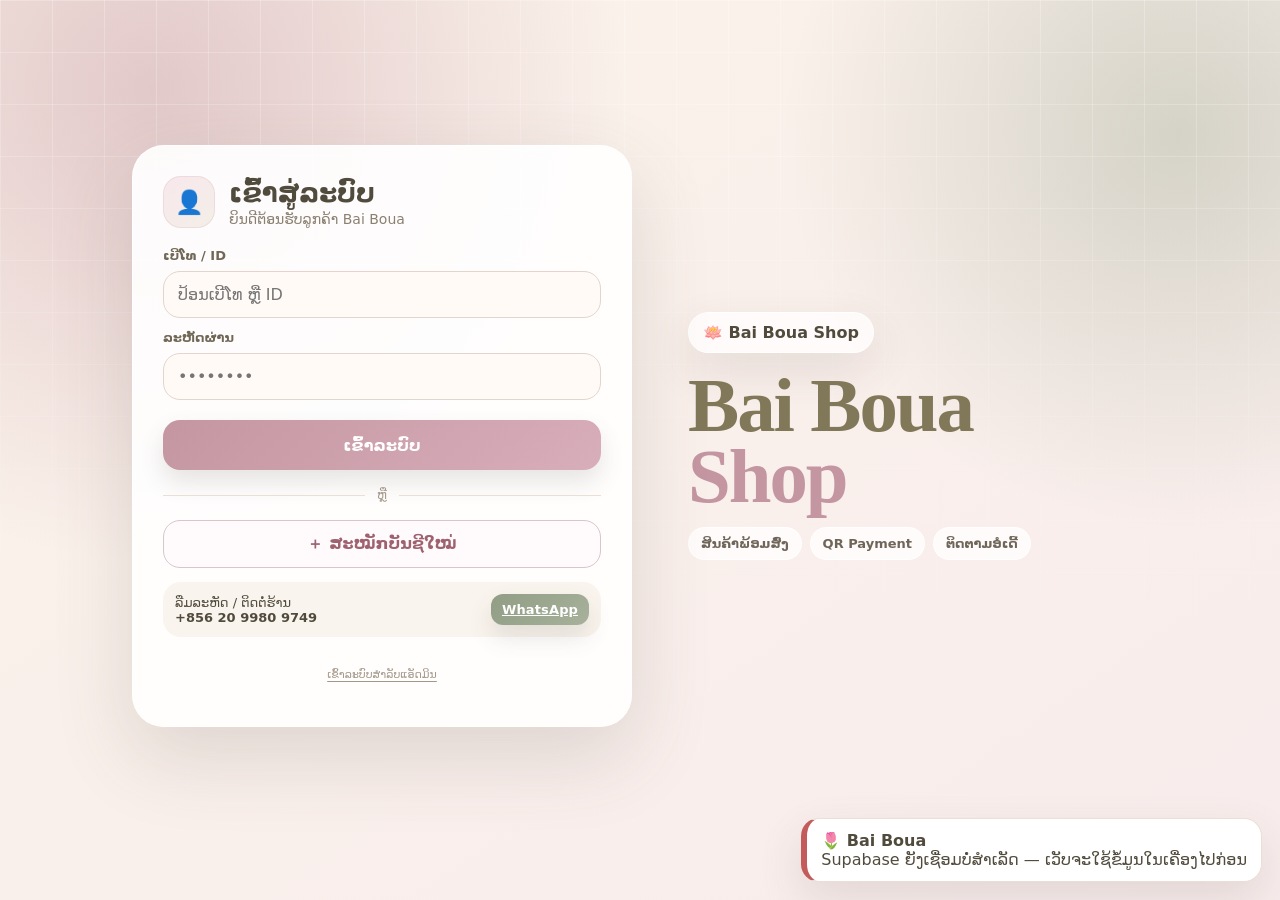
==== index.html @ c724cdc6 "Add files via upload" ====
<!DOCTYPE html>
<html lang="lo">
<head>
  <meta charset="UTF-8" />
  <meta name="viewport" content="width=device-width, initial-scale=1.0, viewport-fit=cover" />

  <title>Bai Boua | ສິນຄ້າພ້ອມສົ່ງ </title>
  <link rel="icon" type="image/jpeg" href="assets/bai-boua-logo.jpeg">
  <meta name="description" content="Bai Boua ຮ້ານຂາຍສິນຄ້າພ້ອມສົ່ງ ສັ່ງງ່າຍ ແລະ ຕິດຕາມອໍເດີ້ໄດ້." />
  <meta name="keywords" content="Bai Boua, Bai Boua Shop, ໃບບົວ, ຂາຍເຄື່ອງອອນລາຍ, ພ້ອມສົ່ງ" />
  <meta name="robots" content="index, follow, max-image-preview:large" />
  <meta name="theme-color" content="#C496A1" />
  <link rel="canonical" href="https://maowlilima-png.github.io/Bai-boua-shop/" />

  <meta property="og:type" content="website" />
  <meta property="og:site_name" content="Bai Boua" />
  <meta property="og:title" content="Bai Boua | ສິນຄ້າພ້ອມສົ່ງ" />
  <meta property="og:description" content="ຮ້ານຂາຍສິນຄ້າພ້ອມສົ່ງ ສັ່ງງ່າຍ ແລະ ຕິດຕາມອໍເດີ້ໄດ້ໃນເວັບ." />
  <meta property="og:url" content="https://maowlilima-png.github.io/Bai-boua-shop/" />
  <meta property="og:image" content="https://maowlilima-png.github.io/Bai-boua-shop/assets_qr_and_images/03_reference_image.png" />

  <meta name="twitter:card" content="summary_large_image" />
  <meta name="twitter:title" content="Bai Boua | ຮ້ານພ້ອມສົ່ງ ແລະ Pre-order" />
  <meta name="twitter:description" content="Bai Boua ຮ້ານຂາຍສິນຄ້າພ້ອມສົ່ງ ແລະ Pre-order ຕິດຕາມອໍເດີ້ໄດ້." />
  <meta name="twitter:image" content="https://maowlilima-png.github.io/Bai-boua-shop/assets_qr_and_images/03_reference_image.png" />

  <script type="application/ld+json">
  {
    "@context": "https://schema.org",
    "@type": "Store",
    "name": "Bai Boua",
    "alternateName": ["Bai Boua Shop", "ໃບບົວ"],
    "url": "https://maowlilima-png.github.io/Bai-boua-shop/",
    "description": "Bai Boua ຮ້ານຂາຍສິນຄ້າອອນລາຍ ມີສິນຄ້າພ້ອມສົ່ງ",
    "areaServed": "LA",
    "contactPoint": {
      "@type": "ContactPoint",
      "telephone": "+8562099809749",
      "contactType": "customer support",
      "availableLanguage": ["lo", "th"]
    }
  }
  </script>

  <link rel="stylesheet" href="style.css?v=39.2" />
</head>

<body>
  <div id="app">
    <main class="seo-landing" aria-label="Bai Boua">
      <section class="seo-hero">
        <div class="seo-logo">🪷</div>
        <h1>Bai Boua</h1>
        <p>ຮ້ານຂາຍສິນຄ້າອອນລາຍ ສິນຄ້າພ້ອມສົ່ງ.</p>

        <nav class="seo-links" aria-label="ໝວດສິນຄ້າ">
          <a href="#ready-stock">ພ້ອມສົ່ງ</a>
          <a href="#fashion">ເສື້ອຜ້າ</a>
          <a href="#bracelet">ກຳໄລ / ເຄື່ອງປະດັບ</a>
          <a href="https://wa.me/8562099809749" rel="noopener">ຕິດຕໍ່ WhatsApp</a>
        </nav>
      </section>

      <section class="seo-grid" id="ready-stock">
        <article>
          <h2>ສິນຄ້າພ້ອມສົ່ງ</h2>
          <p>ສັ່ງຊື້ໄດ້ທັນທີ ມີກະຕ້າ ສະຫຼຸບອໍເດີ້ ແລະ ຕິດຕາມສະຖານະ.</p>
        </article>


        <article id="fashion">
          <h2>ໝວດສິນຄ້າ</h2>
          <p>ເສື້ອ, ໂສ້ງ, ກະໂປງ, ກະເປົາ, ກຳໄລ ແລະ ໝວດອື່ນໆ.</p>
        </article>
      </section>
    </main>
  </div>

  <noscript>
    <div class="seo-noscript">
      ເວັບນີ້ຕ້ອງເປີດ JavaScript ເພື່ອສັ່ງຊື້ ແຕ່ສາມາດຕິດຕໍ່ຮ້ານຜ່ານ WhatsApp: +856 20 9980 9749
    </div>
  </noscript>

  <div id="modal" class="modal"></div>
  <div id="toast" class="toast"></div>

  <script src="app.js?v=39.2"></script>
</body>
</html>
---- style.css ----
:root{
      --dusty:#C496A1;
      --sage:#919D85;
      --lav:#8E8AA3;
      --cream:#EBE1C6;
      --bronze:#81785A;
      --deep:#514b3d;
      --paper:#fffdf8;
      --rose:#f7e5ea;
      --line:#eadfd5;
      --danger:#c45b5b;
      --ok:#5d8c6c;
      --shadow:0 18px 45px rgba(77,61,50,.12);
    }
    *{box-sizing:border-box}
    body{margin:0;font-family:"Noto Sans Lao","Noto Sans Thai",ui-sans-serif,system-ui,-apple-system,BlinkMacSystemFont,"Segoe UI",sans-serif;background:linear-gradient(145deg,#fff8f2,#f4ece0 45%,#eef2ea);color:var(--deep);min-height:100vh;}
    button,input,select,textarea{font:inherit} button{cursor:pointer;border:none} a{color:inherit}.hidden{display:none!important}
    .screen{min-height:100vh}.login-wrap{position:relative;overflow:hidden;display:grid;grid-template-columns:1fr 480px;gap:28px;min-height:100vh;padding:42px;align-items:center;background:radial-gradient(circle at 12% 10%,rgba(196,150,161,.45),transparent 34%),radial-gradient(circle at 92% 15%,rgba(145,157,133,.35),transparent 28%),linear-gradient(145deg,#fbf3ea,#f8ecec)}
    .login-wrap:before{content:"";position:absolute;inset:0;background-image:linear-gradient(90deg,rgba(255,255,255,.25) 1px,transparent 1px),linear-gradient(rgba(255,255,255,.25) 1px,transparent 1px);background-size:52px 52px;mask-image:linear-gradient(to bottom,black,transparent 85%)}
    .star-rain span{position:absolute;width:2px;height:72px;border-radius:999px;background:linear-gradient(to bottom,rgba(255,255,255,0),rgba(255,255,255,.95),rgba(196,150,161,.15));top:-120px;animation:fall linear infinite;opacity:.75}.star-rain span:nth-child(1){left:11%;animation-duration:3.2s;animation-delay:.1s}.star-rain span:nth-child(2){left:28%;animation-duration:4.2s;animation-delay:1.2s}.star-rain span:nth-child(3){left:48%;animation-duration:3.7s;animation-delay:.4s}.star-rain span:nth-child(4){left:68%;animation-duration:4.8s;animation-delay:2s}.star-rain span:nth-child(5){left:84%;animation-duration:3.4s;animation-delay:.8s}@keyframes fall{to{transform:translateY(115vh) translateX(-90px)}}
    .hero,.login-card{position:relative;z-index:1}.hero-badge{display:inline-flex;align-items:center;gap:8px;background:rgba(255,255,255,.72);border:1px solid rgba(255,255,255,.8);padding:10px 14px;border-radius:999px;box-shadow:var(--shadow);font-weight:700}.brand-title{font-family:Georgia,serif;font-size:clamp(44px,8vw,86px);line-height:.92;margin:18px 0 8px;color:var(--bronze);letter-spacing:-2px}.brand-title span{display:block;color:var(--dusty)}.hero p{max-width:630px;font-size:19px;line-height:1.65;color:#6e6557}.floating-card{margin-top:28px;background:rgba(255,255,255,.68);backdrop-filter:blur(14px);border:1px solid rgba(255,255,255,.8);border-radius:32px;padding:20px;box-shadow:var(--shadow);max-width:610px}.flower-dots{display:flex;gap:10px;margin-bottom:14px}.flower-dots i{width:14px;height:14px;border-radius:50%;background:var(--dusty)}.flower-dots i:nth-child(2){background:var(--sage)}.flower-dots i:nth-child(3){background:var(--lav)}.login-card{background:rgba(255,255,255,.9);border:1px solid rgba(255,255,255,.8);border-radius:34px;padding:26px;box-shadow:var(--shadow)}.role-tabs{display:grid;grid-template-columns:repeat(3,1fr);gap:8px;background:#f3ece3;border-radius:18px;padding:6px;margin-bottom:18px}.role-tabs button{padding:12px 8px;border-radius:14px;background:transparent;color:#7d7466;font-weight:800}.role-tabs button.active{background:var(--dusty);color:#fff;box-shadow:0 10px 20px rgba(196,150,161,.28)}.field{margin:12px 0}.field label{display:block;font-weight:800;font-size:13px;margin-bottom:8px;color:#716756}.field input,.field select,.field textarea{width:100%;border:1.4px solid #e3d5cc;background:#fffaf6;border-radius:17px;padding:13px 14px;outline:none;color:var(--deep)}.field input:focus,.field select:focus,.field textarea:focus{border-color:var(--dusty);box-shadow:0 0 0 4px rgba(196,150,161,.12)}.btn{border-radius:17px;padding:12px 16px;background:var(--deep);color:#fff;font-weight:900;display:inline-flex;align-items:center;justify-content:center;gap:8px;box-shadow:0 10px 20px rgba(81,75,61,.15);transition:.18s}.btn:hover{transform:translateY(-1px)}.btn.full{width:100%}.btn.rose{background:var(--dusty)}.btn.sage{background:var(--sage)}.btn.lav{background:var(--lav)}.btn.light{background:#fff;color:var(--deep);border:1px solid var(--line);box-shadow:none}.btn.danger{background:var(--danger)}.btn.small{padding:8px 11px;border-radius:12px;font-size:13px}.contact-line{display:flex;align-items:center;justify-content:space-between;gap:8px;margin-top:14px;padding:12px;background:#faf4ee;border-radius:18px;font-size:13px}.register-box{margin-top:12px;padding:14px;border-radius:18px;background:#f8f2e9;border:1px dashed #d8c9b7}.topbar{position:sticky;top:0;z-index:20;background:rgba(255,253,248,.86);backdrop-filter:blur(18px);border-bottom:1px solid rgba(234,223,213,.75)}.topbar-inner{max-width:1200px;margin:auto;padding:12px 18px;display:flex;align-items:center;justify-content:space-between;gap:12px}.brand-mini{display:flex;align-items:center;gap:10px;font-weight:950}.lotus{width:42px;height:42px;border-radius:15px;background:radial-gradient(circle at 50% 38%,#fff 0 14%,transparent 15%),linear-gradient(145deg,var(--dusty),#d9b3bc);display:grid;place-items:center;color:#fff;box-shadow:0 10px 24px rgba(196,150,161,.28)}.nav{display:flex;gap:8px;overflow:auto}.nav button{white-space:nowrap;border-radius:999px;padding:9px 13px;background:#f4eee7;color:#6f6659;font-weight:800}.nav button.active{background:var(--deep);color:#fff}.main{max-width:1200px;margin:0 auto;padding:24px 18px 80px}.banner{border-radius:32px;padding:24px;box-shadow:var(--shadow);background:linear-gradient(130deg,rgba(235,225,198,.94),rgba(255,245,247,.94)),radial-gradient(circle at right top,rgba(145,157,133,.45),transparent 40%);border:1px solid rgba(255,255,255,.8);display:grid;grid-template-columns:1.5fr .8fr;gap:20px;align-items:center}.banner h1{font-family:Georgia,serif;font-size:38px;margin:0 0 8px;color:var(--bronze)}.pill-row{display:flex;flex-wrap:wrap;gap:8px;margin-top:14px}.pill{display:inline-flex;align-items:center;gap:6px;padding:8px 12px;border-radius:999px;background:rgba(255,255,255,.72);border:1px solid rgba(255,255,255,.8);font-weight:800;font-size:13px}.stats{display:grid;grid-template-columns:repeat(4,1fr);gap:12px;margin:18px 0}.stat{background:rgba(255,255,255,.82);border:1px solid rgba(255,255,255,.8);border-radius:24px;padding:16px;box-shadow:0 12px 28px rgba(81,75,61,.08)}.stat b{display:block;font-size:22px;margin-top:6px}.toolbar{display:flex;align-items:center;justify-content:space-between;gap:12px;margin:22px 0;flex-wrap:wrap}.search{min-width:260px;display:flex;align-items:center;gap:8px;background:#fff;border:1px solid var(--line);border-radius:18px;padding:10px 12px}.search input{border:0;background:transparent;outline:0;width:100%}.cat-tabs{display:flex;gap:8px;overflow:auto;padding-bottom:4px}.cat-tabs button{white-space:nowrap;padding:10px 13px;border-radius:999px;background:#fff;border:1px solid var(--line);font-weight:800;color:#695f52}.cat-tabs button.active{background:var(--sage);color:#fff;border-color:var(--sage)}.grid{display:grid;grid-template-columns:repeat(4,1fr);gap:16px}.product-card,.card{background:rgba(255,255,255,.88);border:1px solid rgba(255,255,255,.9);border-radius:26px;box-shadow:0 14px 32px rgba(81,75,61,.08);overflow:hidden}.product-img{height:190px;background:#f2eadf;display:grid;place-items:center;position:relative;overflow:hidden}.product-img img{width:100%;height:100%;object-fit:cover}.badge{position:absolute;top:12px;left:12px;border-radius:999px;padding:6px 10px;font-weight:900;font-size:12px;color:#fff;background:var(--sage)}.badge.pre{background:var(--lav)}.heart{position:absolute;top:10px;right:10px;width:39px;height:39px;border-radius:50%;background:rgba(255,255,255,.88);display:grid;place-items:center;font-size:18px;color:#b57f8b}.heart.on{background:var(--dusty);color:#fff}.product-body{padding:15px}.product-title{font-weight:950;font-size:17px;line-height:1.35}.price{font-weight:950;color:var(--bronze);font-size:18px;margin:8px 0}.oldprice{text-decoration:line-through;color:#a79c8e;font-size:13px;margin-right:6px}.meta{font-size:13px;color:#82776a;line-height:1.55}.actions{display:flex;gap:8px;flex-wrap:wrap;margin-top:12px}.disabled{filter:grayscale(1);opacity:.58}.section-title{display:flex;align-items:center;justify-content:space-between;gap:12px;margin:20px 0 12px}.section-title h2{margin:0;font-size:25px}.cart-list{display:grid;gap:12px}.line-item{display:grid;grid-template-columns:82px 1fr auto;gap:12px;align-items:center;padding:12px;background:#fff;border:1px solid var(--line);border-radius:22px}.thumb{width:82px;height:82px;border-radius:18px;object-fit:cover;background:#f3ece3}.two-col{display:grid;grid-template-columns:1fr 380px;gap:18px;align-items:start}.summary{position:sticky;top:86px;background:#fff;border:1px solid var(--line);border-radius:26px;padding:18px;box-shadow:var(--shadow)}.summary-row{display:flex;justify-content:space-between;gap:12px;margin:10px 0}.divider{height:1px;background:var(--line);margin:14px 0}.form-grid{display:grid;grid-template-columns:repeat(2,1fr);gap:12px}.form-grid .field{margin:0}.order-card{padding:16px;background:#fff;border:1px solid var(--line);border-radius:24px;box-shadow:0 10px 24px rgba(81,75,61,.06);margin-bottom:12px}.order-head{display:flex;justify-content:space-between;gap:10px;align-items:flex-start}.type-badge{display:inline-flex;padding:6px 10px;border-radius:999px;background:#f2e8ef;color:#9e6170;font-weight:900;font-size:12px}.type-badge.ready{background:#edf2e8;color:#6d7c5d}.progress{display:flex;gap:8px;align-items:flex-start;margin:14px 0 8px;overflow:auto;padding-bottom:6px}.step{min-width:120px;position:relative;background:#f7f1eb;border:1px solid var(--line);border-radius:16px;padding:9px;font-size:12px;color:#887d70}.step.done{background:#e8f1e7;color:#56765d;border-color:#cfe0ca}.step.active{background:#fff0f3;color:#9e6170;border-color:#e7b9c3}.modal{position:fixed;inset:0;background:rgba(31,25,21,.38);backdrop-filter:blur(8px);z-index:99;display:none;align-items:center;justify-content:center;padding:18px}.modal.show{display:flex}.modal-card{width:min(980px,100%);max-height:92vh;overflow:auto;background:var(--paper);border-radius:30px;box-shadow:0 30px 80px rgba(0,0,0,.22);border:1px solid rgba(255,255,255,.8)}.modal-head{display:flex;justify-content:space-between;align-items:center;padding:16px 18px;border-bottom:1px solid var(--line);position:sticky;top:0;background:rgba(255,253,248,.92);backdrop-filter:blur(12px);z-index:2}.modal-body{padding:18px}.product-detail{display:grid;grid-template-columns:1fr 1fr;gap:20px}.big-img{width:100%;height:380px;object-fit:cover;border-radius:24px;background:#f3ece3}.qr-grid{display:grid;grid-template-columns:repeat(2,1fr);gap:14px}.qr-card{background:#fff;border:1px solid var(--line);border-radius:26px;padding:14px;text-align:center}.qr-card img{width:100%;max-height:360px;object-fit:contain;border-radius:18px}.qr-large img{width:min(92vw,740px);max-height:82vh;object-fit:contain;background:white;border-radius:20px}.admin-layout{display:grid;grid-template-columns:230px 1fr;gap:18px}.admin-menu{position:sticky;top:86px;background:#fff;border:1px solid var(--line);border-radius:26px;padding:12px;height:max-content}.admin-menu button{display:flex;width:100%;justify-content:flex-start;margin:4px 0;border-radius:16px;padding:11px 12px;background:transparent;color:#6b6255;font-weight:900}.admin-menu button.active{background:var(--deep);color:#fff}.table-wrap{overflow:auto;background:#fff;border:1px solid var(--line);border-radius:24px}.table{width:100%;border-collapse:collapse;min-width:760px}.table th,.table td{text-align:left;padding:12px;border-bottom:1px solid #f0e7df;vertical-align:top}.table th{background:#faf4ee;font-size:13px;color:#766b5d}.preview-img{width:72px;height:72px;object-fit:cover;border-radius:16px;background:#f3ece3}.color-thumb{cursor:pointer;border:2px solid transparent;transition:.18s}.color-thumb.selected{border-color:var(--dusty);box-shadow:0 0 0 3px rgba(196,150,161,.18)}.color-caption{font-size:11px;text-align:center;max-width:72px;overflow:hidden;white-space:nowrap;text-overflow:ellipsis;color:#81776a;margin-top:4px}.toast{position:fixed;right:18px;bottom:18px;z-index:110;display:grid;gap:10px}.toast-item{background:#fff;border:1px solid var(--line);border-left:6px solid var(--sage);box-shadow:var(--shadow);border-radius:18px;padding:12px 14px;min-width:260px}.welcome{position:fixed;left:50%;top:50%;transform:translate(-50%,-50%);z-index:120;width:min(460px,92vw);background:#fffdf8;border:1px solid rgba(255,255,255,.9);border-radius:32px;box-shadow:0 30px 80px rgba(0,0,0,.18);padding:22px;text-align:center}.welcome h3{font-family:Georgia,serif;font-size:32px;margin:8px 0;color:var(--dusty)}.welcome .close-x{position:absolute;right:14px;top:14px}.empty{padding:26px;text-align:center;background:#fff;border:1px dashed #d7c8ba;border-radius:24px;color:#877b6d}.notice{padding:12px 14px;border-radius:18px;background:#fff7df;border:1px solid #ead899;color:#806b2e;margin:12px 0}.danger-box{padding:12px 14px;border-radius:18px;background:#fff0f0;border:1px solid #edc0c0;color:#a44d4d;margin:12px 0}.file-mini{font-size:12px;color:#81776a;margin-top:6px}.print-only{display:none}

    .filter-panel{margin:18px 0 20px;background:rgba(255,255,255,.78);border:1px solid rgba(255,255,255,.9);border-radius:28px;padding:16px;box-shadow:0 14px 32px rgba(81,75,61,.07)}
    .filter-grid{display:grid;grid-template-columns:1.2fr .8fr .8fr .8fr auto;gap:12px;align-items:end}.filter-grid .field{margin:0}.filter-result{margin-top:10px;color:#7f7467;font-weight:800;font-size:13px}.soft-chip{display:inline-flex;align-items:center;gap:6px;border-radius:999px;padding:7px 10px;background:#fff;border:1px solid var(--line);font-size:12px;font-weight:900;color:#736858}.notif-badge{margin-left:auto;min-width:22px;height:22px;padding:0 7px;border-radius:999px;background:var(--danger);color:#fff;font-size:12px;font-weight:950;display:inline-flex;align-items:center;justify-content:center}.notification-box{background:linear-gradient(135deg,#fff7f9,#f0f5ed);border:1px solid rgba(255,255,255,.9);border-radius:28px;padding:18px;box-shadow:var(--shadow);margin-bottom:16px}.notif-list{display:grid;grid-template-columns:repeat(3,1fr);gap:12px}.notif-card{background:#fff;border:1px solid var(--line);border-radius:22px;padding:14px}.notif-card strong{display:block;font-size:25px;margin-top:4px;color:var(--bronze)}.shipment-box{background:#f7fbf5;border:1px solid #dce9d5;border-radius:24px;padding:16px;margin-top:14px}.bill-img{width:100%;max-width:420px;border-radius:22px;border:1px solid var(--line);background:#fff}.analytics-grid{display:grid;grid-template-columns:1fr 1fr;gap:16px}.stock-warn{display:inline-flex;border-radius:999px;background:#fff0e6;color:#a05c27;font-weight:900;font-size:12px;padding:5px 9px}.table-mini{width:100%;border-collapse:collapse}.table-mini td{padding:9px;border-bottom:1px solid #f0e7df}.admin-menu button{align-items:center;gap:8px}.admin-toolbar{display:flex;align-items:center;justify-content:space-between;gap:12px;flex-wrap:wrap;margin-bottom:14px}.empty-soft{padding:16px;border-radius:18px;background:#faf4ee;border:1px dashed #decfc1;text-align:center;color:#817568}.color-dot{width:12px;height:12px;border-radius:50%;background:linear-gradient(135deg,var(--dusty),var(--sage));display:inline-block}.product-code-help{font-size:12px;color:#8a7d6d;margin-top:5px}.kpi-good{color:var(--ok)}
    @media (max-width:950px){.filter-grid,.notif-list,.analytics-grid{grid-template-columns:1fr}.login-wrap{grid-template-columns:1fr;padding:20px}.login-card{max-width:520px}.banner{grid-template-columns:1fr}.grid{grid-template-columns:repeat(2,1fr)}.stats{grid-template-columns:repeat(2,1fr)}.two-col,.product-detail,.admin-layout{grid-template-columns:1fr}.summary,.admin-menu{position:static}.qr-grid{grid-template-columns:1fr}.topbar-inner{align-items:flex-start;flex-direction:column}.nav{width:100%}.form-grid{grid-template-columns:1fr}.hero p{font-size:16px}}
    @media (max-width:540px){.main{padding:16px 12px 70px}.grid{grid-template-columns:1fr}.stats{grid-template-columns:1fr}.product-img{height:220px}.line-item{grid-template-columns:70px 1fr}.line-item .actions{grid-column:1/-1}.thumb{width:70px;height:70px}.banner h1{font-size:30px}.login-wrap{padding:14px}.brand-title{font-size:48px}.role-tabs button{font-size:12px;padding:10px 4px}.modal{padding:8px}.modal-card{border-radius:22px}.big-img{height:300px}.admin-menu{display:grid;grid-template-columns:repeat(2,1fr);gap:6px}.admin-menu button{font-size:13px}}
  

    /* v5 visual polish */
    body{
      background:
        radial-gradient(circle at 8% 12%,rgba(196,150,161,.30),transparent 30%),
        radial-gradient(circle at 88% 8%,rgba(145,157,133,.26),transparent 32%),
        radial-gradient(circle at 20% 85%,rgba(235,225,198,.55),transparent 34%),
        linear-gradient(145deg,#fffaf5 0%,#f7ecee 42%,#eef3ea 100%);
      background-attachment:fixed;
    }
    .topbar{
      background:rgba(255,252,247,.78);
      box-shadow:0 10px 34px rgba(81,75,61,.08);
    }
    .brand-mini .lotus{transform:rotate(-4deg)}
    .banner{
      position:relative;
      overflow:hidden;
      background:
        linear-gradient(135deg,rgba(255,255,255,.88),rgba(255,244,247,.74)),
        radial-gradient(circle at 88% 18%,rgba(196,150,161,.35),transparent 28%),
        radial-gradient(circle at 12% 90%,rgba(145,157,133,.24),transparent 35%);
      border:1px solid rgba(255,255,255,.92);
      box-shadow:0 24px 65px rgba(81,75,61,.13);
    }
    .banner:after{
      content:"";
      position:absolute;
      width:220px;height:220px;right:-80px;bottom:-95px;
      border-radius:50%;
      background:radial-gradient(circle,rgba(196,150,161,.22),transparent 62%);
      pointer-events:none;
    }
    .product-card,.card,.order-card,.summary,.table-wrap,.admin-menu,.login-card,.floating-card{
      background:rgba(255,255,255,.90);
      border:1px solid rgba(255,255,255,.92);
      box-shadow:0 18px 42px rgba(81,75,61,.09);
    }
    .product-card{transition:transform .18s ease, box-shadow .18s ease, border-color .18s ease}
    .product-card:hover{transform:translateY(-5px);box-shadow:0 26px 58px rgba(81,75,61,.14);border-color:rgba(196,150,161,.35)}
    .product-img{background:linear-gradient(145deg,#f6eee6,#fff7fb)}
    .product-title{letter-spacing:.01em}
    .btn{box-shadow:0 12px 24px rgba(81,75,61,.14);letter-spacing:.01em}
    .btn.light{background:rgba(255,255,255,.82)}
    .btn.rose{background:linear-gradient(135deg,var(--dusty),#d8aeba)}
    .btn.sage{background:linear-gradient(135deg,var(--sage),#a7b19b)}
    .btn.danger{background:linear-gradient(135deg,#bd5f5f,#d27a7a)}
    .nav button,.cat-tabs button{transition:.18s ease}
    .nav button:hover,.cat-tabs button:hover{transform:translateY(-1px)}
    .stat{
      background:linear-gradient(160deg,rgba(255,255,255,.94),rgba(255,247,242,.78));
      border:1px solid rgba(255,255,255,.92);
    }
    .table-wrap.elevated-table{box-shadow:0 20px 48px rgba(81,75,61,.10)}
    .table th{background:linear-gradient(135deg,#faf2ea,#fff6f8);position:sticky;top:0;z-index:1}
    .table tr{transition:background .16s ease, opacity .16s ease}
    .table tr:hover td{background:#fffaf6}
    .table tr.row-muted{background:linear-gradient(90deg,#eeeeee,#f8f8f8)!important;filter:grayscale(.75);opacity:.62}
    .table tr.row-muted td{color:#7e7e7e;background:transparent!important}
    .table tr.row-muted .btn{filter:grayscale(.35)}
    .status-pill{display:inline-flex;align-items:center;gap:6px;padding:7px 11px;border-radius:999px;font-size:12px;font-weight:950;background:#edf2e8;color:#617556;border:1px solid #dbe6d4}
    .status-pill:before{content:"";width:7px;height:7px;border-radius:50%;background:#6f8a63;box-shadow:0 0 0 3px rgba(111,138,99,.12)}
    .status-pill.off{background:#ededed;color:#777;border-color:#dedede}
    .status-pill.off:before{background:#9b9b9b;box-shadow:0 0 0 3px rgba(155,155,155,.12)}
    .admin-glow-panel{padding:16px 18px;margin-bottom:14px;border-radius:24px;background:linear-gradient(135deg,rgba(235,225,198,.62),rgba(247,229,234,.70));border:1px solid rgba(255,255,255,.88);box-shadow:0 16px 36px rgba(81,75,61,.08)}
    .admin-glow-panel h3{margin:0 0 5px;font-family:Georgia,serif;color:var(--bronze);font-size:24px}
    .admin-menu button.active{background:linear-gradient(135deg,var(--deep),#6f654f)}
    .section-title h2{font-family:Georgia,serif;color:var(--bronze);letter-spacing:.01em}
    input,select,textarea{transition:border-color .16s ease, box-shadow .16s ease, background .16s ease}
    .login-card{box-shadow:0 30px 80px rgba(81,75,61,.16)}


/* v10 mobile-first usability patch */
html, body { max-width: 100%; overflow-x: hidden; -webkit-text-size-adjust: 100%; }
body { touch-action: manipulation; }
img, video, svg { max-width: 100%; }
button, input, select, textarea { min-height: 44px; }
select { max-width: 100%; }
.main, .topbar-inner, .modal-card, .card, .product-card, .order-card, .summary { min-width: 0; }
.mobile-quick-tags{display:flex;flex-wrap:wrap;gap:8px;margin-top:14px}
.mobile-quick-tags span{padding:8px 12px;border-radius:999px;background:rgba(255,255,255,.76);border:1px solid rgba(255,255,255,.9);font-weight:900;font-size:13px;color:#6f6558}
.login-help-text{font-size:13px;color:#83776a;margin:6px 0 14px;line-height:1.45}
.shop-banner-compact .banner-actions{display:flex;flex-wrap:wrap;gap:8px;margin-top:10px}
.shop-banner-compact .desktop-carousel{min-width:0}
.mobile-card-table .table td img.preview-img{width:64px;height:64px}

@media (max-width: 760px){
  body{font-size:15px;background-attachment:scroll;}
  .topbar{top:0;}
  .topbar-inner{padding:10px 12px;display:block;}
  .brand-mini{gap:8px;margin-bottom:8px;}
  .brand-mini .meta{display:none;}
  .lotus{width:38px;height:38px;border-radius:14px;flex:0 0 auto;}
  .nav{width:100%;display:flex;gap:8px;overflow-x:auto;white-space:nowrap;padding:2px 0 4px;-webkit-overflow-scrolling:touch;scrollbar-width:none;}
  .nav::-webkit-scrollbar,.cat-tabs::-webkit-scrollbar{display:none;}
  .nav button{padding:10px 14px;font-size:14px;flex:0 0 auto;}
  .main{padding:14px 10px 90px;}
  .login-wrap{display:block;min-height:100dvh;padding:14px 12px 24px;}
  .login-wrap:before{background-size:38px 38px;}
  .hero{padding:8px 2px 10px;}
  .hero-badge{padding:8px 12px;font-size:13px;box-shadow:0 10px 24px rgba(81,75,61,.08);}
  .brand-title{font-size:42px!important;letter-spacing:-1px;margin:12px 0 8px;line-height:.96;}
  .hero p{font-size:15px;line-height:1.45;margin:8px 0 0;}
  .floating-card{display:none!important;}
  .login-card{border-radius:26px;padding:16px;margin-top:8px;}
  .role-tabs{border-radius:16px;gap:5px;padding:5px;margin-bottom:12px;}
  .role-tabs button{font-size:13px;padding:10px 4px;border-radius:13px;}
  .field{margin:10px 0;}
  .field label{font-size:12px;margin-bottom:6px;}
  .field input,.field select,.field textarea{border-radius:15px;padding:11px 12px;font-size:16px;}
  .register-box{padding:12px;border-radius:18px;}
  .contact-line{display:block;padding:12px;border-radius:16px;}
  .contact-line .btn{width:100%;margin-top:10px;}
  .btn{border-radius:15px;padding:11px 13px;}
  .btn.small{min-height:40px;font-size:13px;padding:8px 10px;}

  .banner{display:block;border-radius:24px;padding:16px;}
  .banner h1{font-size:28px;line-height:1.05;margin-bottom:8px;}
  .shop-banner-compact .desktop-carousel{display:none;}
  .pill-row{gap:7px;margin-top:10px;}
  .pill{font-size:12px;padding:7px 10px;}
  .filter-panel{border-radius:22px;padding:12px;margin:12px 0 14px;}
  .cat-tabs{gap:7px;margin:0 -2px 10px;padding-bottom:3px;overflow-x:auto;-webkit-overflow-scrolling:touch;}
  .cat-tabs button{font-size:13px;padding:9px 12px;flex:0 0 auto;}
  .filter-grid{display:grid!important;grid-template-columns:1fr!important;gap:10px;}
  .filter-grid .field{margin:0;}
  .filter-grid .btn{width:100%;}
  .search{width:100%;min-width:0;border-radius:15px;padding:8px 10px;}
  .filter-result{font-size:12px;margin-top:8px;}

  .grid{grid-template-columns:1fr!important;gap:12px;}
  .product-card{border-radius:24px;}
  .product-img{height:185px!important;}
  .product-body{padding:14px;}
  .product-title{font-size:18px;}
  .price{font-size:20px;margin:7px 0;}
  .meta{font-size:12.5px;line-height:1.45;word-break:break-word;}
  .actions{gap:7px;}
  .actions .btn{flex:1 1 auto;}
  .heart{width:42px;height:42px;}
  .badge{top:10px;left:10px;}

  .section-title{display:block;margin:16px 0 10px;}
  .section-title h2{font-size:22px;margin-bottom:8px;}
  .stats{grid-template-columns:1fr!important;gap:10px;margin:12px 0;}
  .stat{border-radius:20px;padding:13px;}
  .stat b{font-size:20px;}
  .two-col,.product-detail,.form-grid,.analytics-grid,.notif-list,.qr-grid{grid-template-columns:1fr!important;}
  .summary{position:static;border-radius:22px;padding:14px;}
  .summary-row{align-items:flex-start;}
  .line-item{grid-template-columns:64px 1fr;gap:10px;padding:10px;border-radius:18px;}
  .line-item > b:last-child{grid-column:2;justify-self:start;}
  .thumb{width:64px;height:64px;border-radius:15px;}
  .order-card{border-radius:20px;padding:13px;}
  .order-head{gap:8px;}
  .progress{gap:7px;margin:10px 0 8px;}
  .step{min-width:98px;font-size:11px;padding:8px;border-radius:14px;}

  .modal{align-items:flex-end;padding:0;background:rgba(31,25,21,.45);}
  .modal-card{width:100%;max-height:92dvh;border-radius:24px 24px 0 0;overflow:auto;}
  .modal-head{padding:12px 14px;}
  .modal-body{padding:12px;}
  .big-img{height:260px!important;border-radius:20px;}
  .qr-card{border-radius:20px;padding:10px;}
  .qr-card img{max-height:280px;}

  .admin-layout{display:block;}
  .admin-menu{position:sticky!important;top:69px;z-index:18;display:flex!important;grid-template-columns:none!important;gap:7px;overflow-x:auto;white-space:nowrap;padding:8px;margin:-2px -2px 12px;border-radius:18px;-webkit-overflow-scrolling:touch;scrollbar-width:none;}
  .admin-menu::-webkit-scrollbar{display:none;}
  .admin-menu button{width:auto;flex:0 0 auto;margin:0;padding:10px 12px;border-radius:999px;font-size:13px;align-items:center;}
  .admin-toolbar{display:block;}
  .admin-toolbar .actions{display:grid;grid-template-columns:1fr;gap:8px;}
  .notification-box{border-radius:22px;padding:13px;margin-bottom:12px;}
  .notif-card{border-radius:18px;padding:12px;}
  .admin-glow-panel{border-radius:20px;padding:13px;}

  .table-wrap.mobile-card-table{background:transparent!important;border:0!important;box-shadow:none!important;border-radius:0!important;overflow:visible!important;}
  .mobile-card-table .table{display:block;width:100%;min-width:0!important;border-collapse:separate;}
  .mobile-card-table .table tbody{display:block;width:100%;}
  .mobile-card-table .table tr:first-child{display:none!important;}
  .mobile-card-table .table tr{display:block;background:#fff;border:1px solid var(--line);border-radius:20px;margin:0 0 12px;box-shadow:0 10px 24px rgba(81,75,61,.06);overflow:hidden;}
  .mobile-card-table .table td{display:grid;grid-template-columns:96px 1fr;gap:8px;align-items:start;border-bottom:1px solid #f0e7df;padding:10px 12px;text-align:left;word-break:break-word;}
  .mobile-card-table .table td:last-child{border-bottom:0;}
  .mobile-card-table .table td:before{content:attr(data-label);font-size:12px;font-weight:950;color:#8a7c6c;}
  .mobile-card-table .table td[data-label=""]{grid-template-columns:1fr;}
  .mobile-card-table .table td[data-label=""]:before{display:none;}
  .mobile-card-table .table .btn{width:100%;}

  .toast{left:10px;right:10px;bottom:12px;}
  .toast-item{min-width:0;width:100%;border-radius:16px;}
  .welcome{width:calc(100vw - 24px);border-radius:24px;padding:18px;}
  .welcome h3{font-size:26px;}
}

@media (max-width:380px){
  .brand-title{font-size:38px!important;}
  .banner h1{font-size:24px;}
  .product-img{height:165px!important;}
  .nav button,.cat-tabs button{font-size:12.5px;padding:9px 10px;}
  .mobile-card-table .table td{grid-template-columns:84px 1fr;padding:9px 10px;}
}


/* SEO pre-render landing: visible before app.js loads, then app replaces #app */
.seo-landing{min-height:100vh;padding:28px 18px 48px;background:linear-gradient(145deg,#fff8f2,#f4ece0 48%,#eef2ea);color:var(--deep);display:grid;place-items:center;gap:18px}
.seo-hero{max-width:820px;text-align:center;background:rgba(255,255,255,.82);border:1px solid rgba(255,255,255,.9);border-radius:30px;padding:30px 22px;box-shadow:var(--shadow)}
.seo-logo{width:68px;height:68px;border-radius:22px;background:linear-gradient(145deg,var(--dusty),#d9b3bc);display:grid;place-items:center;margin:0 auto 12px;font-size:32px;color:white;box-shadow:0 12px 28px rgba(196,150,161,.24)}
.seo-hero h1{font-family:Georgia,serif;font-size:clamp(38px,10vw,76px);line-height:1;margin:0 0 10px;color:var(--bronze);letter-spacing:-1px}
.seo-hero p{font-size:18px;line-height:1.75;margin:0 auto;max-width:650px;color:#6e6557}
.seo-links{display:flex;flex-wrap:wrap;justify-content:center;gap:10px;margin-top:18px}
.seo-links a{display:inline-flex;text-decoration:none;border-radius:999px;padding:10px 14px;background:#fff;border:1px solid var(--line);font-weight:900;color:#665d50}
.seo-grid{width:min(980px,100%);display:grid;grid-template-columns:repeat(3,1fr);gap:14px}
.seo-grid article{background:rgba(255,255,255,.85);border:1px solid rgba(255,255,255,.9);border-radius:24px;padding:18px;box-shadow:0 12px 28px rgba(81,75,61,.07)}
.seo-grid h2{margin:0 0 8px;font-size:20px;color:var(--bronze)}
.seo-grid p{margin:0;line-height:1.7;color:#74695c}.seo-noscript{padding:16px;text-align:center;background:#fff3f3;color:#7d4242;font-weight:800}
@media (max-width:720px){.seo-grid{grid-template-columns:1fr}.seo-landing{padding:16px 12px 36px}.seo-hero{border-radius:24px;padding:24px 16px}.seo-links a{width:100%;justify-content:center}}

/* v19: dedicated create account button + separated register/admin screens */
.v19-auth-screen .login-card{position:relative;overflow:hidden}
.v19-auth-screen .login-card:before{content:"";position:absolute;inset:-70px -70px auto auto;width:150px;height:150px;background:rgba(196,150,161,.16);border-radius:999px;pointer-events:none}
.role-tabs-v19{grid-template-columns:1fr 1fr}
.create-account-main-btn{margin-top:10px;font-weight:900;letter-spacing:.1px;border:1px solid rgba(145,157,133,.32)}
.register-card-v19,.admin-login-card-v19{animation:softPopV19 .22s ease-out}
.register-icon-v19,.admin-lock-v19{width:58px;height:58px;border-radius:22px;display:grid;place-items:center;background:#fff7f4;border:1px solid var(--line);box-shadow:0 12px 30px rgba(129,120,90,.12);font-size:30px;margin-bottom:12px}
.register-form-v19{margin-top:14px}
.create-submit-v19{margin-top:10px}
.back-login-btn{margin-bottom:14px;width:auto}
.admin-entry-v19{margin-top:14px;text-align:center;border-top:1px dashed var(--line);padding-top:12px}
.admin-entry-v19 button{border:0;background:transparent;color:#81785A;font-weight:800;font-size:12px;text-decoration:underline;text-underline-offset:3px;cursor:pointer;padding:8px 12px;border-radius:999px}
.admin-entry-v19 button:hover{background:#fff7f4;color:#C496A1}
@keyframes softPopV19{from{opacity:0;transform:translateY(8px) scale(.99)}to{opacity:1;transform:translateY(0) scale(1)}}
@media(max-width:720px){.create-account-main-btn{padding:14px 16px}.register-icon-v19,.admin-lock-v19{width:52px;height:52px;font-size:26px}.back-login-btn{width:100%}}

/* v20: tiny admin login at bottom of auth page */
.v20-auth-screen{position:relative;min-height:100svh;padding-bottom:34px!important}
.login-card-v20 .admin-entry-v19{display:none!important}
.admin-footer-entry-v20{width:100%;display:flex;justify-content:center;margin-top:12px;margin-bottom:4px;opacity:.72}
.admin-footer-entry-v20 button{border:0;background:transparent;color:#81785A;font-size:11px;font-weight:800;line-height:1;padding:7px 10px;border-radius:999px;text-decoration:underline;text-underline-offset:3px;cursor:pointer;letter-spacing:.05px}
.admin-footer-entry-v20 button:hover{background:#fff7f4;color:#C496A1;opacity:1}
@media(max-width:720px){.admin-footer-entry-v20{margin-top:8px}.admin-footer-entry-v20 button{font-size:10.5px;padding:6px 9px}}

/* v21: admin password visibility */
.password-cell-v21{display:flex;gap:8px;align-items:center;flex-wrap:wrap;min-width:150px}
.password-cell-v21 code{display:inline-flex;align-items:center;min-height:32px;background:#fff7f4;border:1px solid var(--line);border-radius:12px;padding:6px 10px;font-family:ui-monospace,SFMono-Regular,Menlo,Monaco,Consolas,monospace;font-size:13px;font-weight:900;color:#5f5749;letter-spacing:.2px;word-break:break-all;max-width:220px;overflow-wrap:anywhere}
.password-notice-v21{margin:0 0 14px;background:rgba(255,255,255,.72)}
.admin-user-table-v21 .table th:nth-child(4),.admin-user-table-v21 .table td:nth-child(4){min-width:180px}
@media(max-width:720px){.password-cell-v21{min-width:0}.password-cell-v21 code{max-width:100%;font-size:12.5px}.mobile-card-table .password-cell-v21 .btn{width:auto;min-width:74px}.admin-user-table-v21.mobile-card-table .table td{grid-template-columns:92px 1fr}}


/* Ghostwriter fix: 2-card mobile grid + simpler product modal gallery */
.product-detail{display:grid;grid-template-columns:minmax(0,1fr) minmax(320px,420px);gap:20px;align-items:start}
.product-gallery{display:grid;gap:12px;min-width:0}
.gallery-stage{display:flex;overflow-x:auto;scroll-snap-type:x mandatory;-webkit-overflow-scrolling:touch;scrollbar-width:none;background:#f3ece3;border-radius:24px;border:1px solid var(--line)}
.gallery-stage::-webkit-scrollbar{display:none}
.gallery-slide{min-width:100%;scroll-snap-align:start}
.big-img{display:block;width:100%;height:440px;object-fit:cover;background:#f3ece3;border-radius:0!important}
.thumb-row{display:flex;gap:10px;overflow-x:auto;scrollbar-width:none}
.thumb-row::-webkit-scrollbar{display:none}
.thumb-item{flex:0 0 auto;width:74px;padding:0;border:0;background:transparent}
.preview-img{width:74px;height:74px;object-fit:cover;border-radius:16px;background:#f3ece3;border:2px solid transparent;display:block}
.thumb-item.selected .preview-img{border-color:var(--dusty);box-shadow:0 0 0 3px rgba(196,150,161,.18)}
.color-caption,.file-mini{display:none!important}
.product-info-panel{display:grid;gap:10px;align-content:start}
.product-info-panel h2{font-size:clamp(32px,4vw,54px);line-height:1.04;margin:2px 0}
.compact-product-form{grid-template-columns:1fr 1fr!important}
.product-modal-actions .btn{flex:1 1 0}

@media (max-width:720px){
  .grid{grid-template-columns:repeat(2,minmax(0,1fr))!important;gap:12px!important}
  .product-card{border-radius:22px}
  .product-img{height:165px!important}
  .product-body{padding:12px}
  .product-title{font-size:15px!important}
  .price{font-size:17px!important}
  .meta{font-size:11.5px!important}
  .product-detail{grid-template-columns:1fr!important;gap:14px!important}
  .modal{align-items:flex-end;padding:0!important}
  .modal-card{width:100%!important;max-height:92dvh!important;border-radius:24px 24px 0 0!important}
  .modal-head{padding:12px 14px!important}
  .modal-body{padding:12px!important}
  .gallery-stage{border-radius:22px}
  .big-img{height:min(72vw,360px)!important}
  .thumb-item{width:68px}
  .preview-img{width:68px;height:68px;border-radius:14px}
  .product-info-panel h2{font-size:30px!important}
  .compact-product-form{grid-template-columns:1fr!important}
}


/* Admin product cards: two columns and edit controls */
.admin-product-grid{display:grid;grid-template-columns:repeat(2,minmax(0,1fr));gap:16px}
.admin-product-card{background:#fff;border:1px solid var(--line);border-radius:24px;overflow:hidden;box-shadow:0 10px 24px rgba(81,75,61,.07);min-width:0}
.admin-product-image{width:100%;height:210px;object-fit:cover;background:#f3ece3;display:block}
.admin-product-content{padding:14px}
.admin-product-title{font-weight:950;font-size:18px;line-height:1.3;min-height:46px}
.admin-product-price{font-weight:950;font-size:20px;color:var(--bronze);margin:8px 0}
.admin-product-stock{margin-top:8px;padding:8px 10px;border-radius:14px;background:#f7f1eb;font-weight:800;font-size:13px}
.admin-product-actions{display:grid;grid-template-columns:1fr 1fr;gap:8px;margin-top:12px}
.admin-product-actions .btn{width:100%}
@media(max-width:720px){
 .admin-product-grid{grid-template-columns:repeat(2,minmax(0,1fr));gap:10px}
 .admin-product-card{border-radius:18px}
 .admin-product-image{height:145px}
 .admin-product-content{padding:10px}
 .admin-product-title{font-size:14px;min-height:38px}
 .admin-product-price{font-size:16px;margin:6px 0}
 .admin-product-content .meta{font-size:11px}
 .admin-product-stock{font-size:11px;padding:7px 8px}
 .admin-product-actions{grid-template-columns:1fr;gap:6px}
 .admin-product-actions .btn{font-size:12px;padding:9px 8px}
}


/* Product image save/share controls */
.image-save-actions-v24{display:grid!important;grid-template-columns:1fr 1fr;gap:9px;margin-top:4px}
.image-save-actions-v24 .btn{width:100%;min-height:46px}
@media (max-width:420px){
  .image-save-actions-v24{grid-template-columns:1fr}
}

/* v25 product variants */
.variant-builder-v25{padding:14px;border:1px dashed var(--line);border-radius:22px;background:#fffaf6}
.variant-admin-row-v25{display:grid;grid-template-columns:1.4fr repeat(4,1fr) 1.2fr auto;gap:10px;align-items:end;padding:12px;margin-top:10px;border:1px solid var(--line);border-radius:18px;background:#fff}
.variant-admin-row-v25 .field{margin:0}.variant-admin-preview-v25{width:58px;height:58px;object-fit:cover;border-radius:12px;margin-top:6px}.variant-remove-v25{margin-bottom:1px}
.variant-choice-grid-v25{display:grid;grid-template-columns:repeat(3,minmax(0,1fr));gap:10px;margin:10px 0}
.variant-choice-v25{display:grid;grid-template-columns:58px 1fr;grid-template-areas:"img name" "img price" "img stock";gap:2px 10px;align-items:center;text-align:left;padding:9px;border:2px solid var(--line);border-radius:17px;background:#fff;color:var(--deep)}
.variant-choice-v25.selected{border-color:var(--dusty);box-shadow:0 0 0 3px rgba(196,150,161,.15)}.variant-choice-v25 img{grid-area:img;width:58px;height:58px;object-fit:cover;border-radius:12px}.variant-choice-v25 span{grid-area:name;font-weight:900}.variant-choice-v25 b{grid-area:price;color:var(--bronze)}.variant-choice-v25 small{grid-area:stock;color:#81776a}
@media(max-width:950px){.variant-admin-row-v25{grid-template-columns:repeat(2,minmax(0,1fr))}.variant-remove-v25{grid-column:1/-1}.variant-choice-grid-v25{grid-template-columns:repeat(2,minmax(0,1fr))}}
@media(max-width:540px){.variant-admin-row-v25{grid-template-columns:1fr}.variant-choice-grid-v25{grid-template-columns:1fr}.variant-choice-v25{grid-template-columns:68px 1fr}.variant-choice-v25 img{width:68px;height:68px}}

/* v26 optional option controls and product action hierarchy */
.option-toggle-card-v26{padding:14px;border:1px solid var(--line);border-radius:20px;background:#fffaf6}
.switch-line-v26{display:flex;align-items:flex-start;gap:12px;cursor:pointer}
.switch-line-v26 input{width:22px;height:22px;margin-top:2px;accent-color:var(--dusty)}
.switch-line-v26 span{display:grid;gap:3px}
.switch-line-v26 small{color:#81776a;line-height:1.45}
.option-fields-v26{margin-top:12px}
.option-fields-v26[hidden]{display:none!important}
.primary-product-actions-v26{display:grid!important;grid-template-columns:1.35fr .65fr;gap:10px;margin-top:8px}
.primary-product-actions-v26 .btn{width:100%;min-height:50px}
.image-save-actions-v26{display:flex;justify-content:center;gap:16px;margin-top:10px;padding-top:10px;border-top:1px dashed var(--line)}
.image-quiet-btn-v26{border:0;background:transparent;color:#8a8073;font-size:12px;font-weight:800;padding:7px 8px;border-radius:10px;box-shadow:none}
.image-quiet-btn-v26:hover{background:#f6eee8;color:var(--deep)}
.variant-choice-v25{cursor:pointer}
.variant-choice-v25 img{transition:transform .18s ease}
.variant-choice-v25:hover img,.variant-choice-v25.selected img{transform:scale(1.06)}
@media(max-width:540px){
  .primary-product-actions-v26{grid-template-columns:1.25fr .75fr}
  .primary-product-actions-v26 .btn{font-size:14px;padding:12px 8px}
  .image-save-actions-v26{gap:8px;justify-content:flex-end}
  .image-quiet-btn-v26{font-size:11px;padding:6px}
}


/* V27: product closed/sold-out state */
.admin-product-card.admin-product-paused{filter:grayscale(.85);opacity:.68;background:#ececec!important}
.product-admin-status{display:inline-flex;width:max-content;padding:5px 10px;border-radius:999px;font-size:12px;font-weight:900;margin:6px 0}
.product-admin-status.on{background:#e8f1e7;color:#56765d}
.product-admin-status.off{background:#e6e6e6;color:#666}
.product-unavailable-v27{filter:grayscale(1);opacity:.66;cursor:not-allowed}
.product-unavailable-v27 .product-img{position:relative}
.product-lock-overlay-v27{position:absolute;inset:0;display:grid;place-items:center;background:rgba(50,50,50,.28);z-index:3}
.product-lock-overlay-v27 span{background:rgba(70,70,70,.88);color:#fff;padding:9px 14px;border-radius:999px;font-weight:900;font-size:13px;box-shadow:0 8px 24px rgba(0,0,0,.2)}
.product-unavailable-v27 button:disabled{background:#999!important;color:#fff!important;cursor:not-allowed;box-shadow:none}


/* V28: agent price hierarchy and clearer variant editing */
.agent-price-block-v28{display:flex;align-items:baseline;gap:8px;flex-wrap:wrap}
.price-leading-v28{font-size:12px;color:#8a8073;font-weight:800}
.customer-price-old-v28{font-size:13px;color:#a79c8e;text-decoration:line-through;text-decoration-thickness:1.5px}
.agent-price-main-v28{font-size:1.18em;color:var(--dusty);font-weight:950}
.agent-price-badge-v28{display:inline-flex;padding:4px 8px;border-radius:999px;background:#f4e4e8;color:#9e6170;font-size:10px;font-weight:900}
.variant-agent-price-v28{display:flex;align-items:baseline;gap:6px;flex-wrap:wrap}
.variant-agent-price-v28 del{font-size:11px;color:#a79c8e}
.variant-agent-price-v28 b{color:var(--dusty);font-size:14px}
.edit-product-modal-v28{padding-bottom:92px}
.edit-variant-summary-v28{display:grid;gap:5px;padding:13px 15px;border-radius:18px;background:#f2e8ef;border:1px solid #ead3da;margin-top:4px}
.edit-variant-summary-v28>div{display:flex;justify-content:space-between;gap:12px;align-items:center}
.edit-variant-summary-v28 span{padding:4px 9px;border-radius:999px;background:#fff;color:#9e6170;font-size:12px;font-weight:900}
.edit-variant-summary-v28 small{color:#766b5d;line-height:1.45}
.edit-product-modal-v28 .variant-builder-v25{border-style:solid;background:#fff;border-color:#dfcbd2;box-shadow:0 10px 24px rgba(81,75,61,.05)}
.edit-product-modal-v28 .variant-admin-row-v25{box-shadow:0 8px 18px rgba(81,75,61,.05)}
.sticky-save-v28{position:sticky;bottom:10px;z-index:4;margin-top:16px;box-shadow:0 14px 32px rgba(196,150,161,.28)}
@media(max-width:720px){
  .agent-price-block-v28{gap:5px}
  .customer-price-old-v28{font-size:11px}
  .agent-price-main-v28{font-size:17px}
  .agent-price-badge-v28{font-size:9px;padding:3px 6px}
  .edit-variant-summary-v28>div{align-items:flex-start}
  .edit-product-modal-v28{padding-bottom:78px}
}

/* V31 clean login / register layout */
.auth-v31 .login-card-v31{max-width:500px;padding:30px;border-radius:32px}
.auth-heading-v31{display:flex;align-items:center;gap:14px;margin-bottom:20px}
.auth-heading-v31 h2{margin:0 0 3px;font-size:26px;color:var(--deep)}
.auth-heading-v31 p{margin:0;color:#8b8072;font-size:14px}
.auth-icon-v31{width:52px;height:52px;display:grid;place-items:center;border-radius:18px;background:linear-gradient(145deg,#f8e8ec,#f3eee7);font-size:23px;box-shadow:inset 0 0 0 1px rgba(196,150,161,.18)}
.auth-login-btn-v31{margin-top:8px;min-height:50px}
.auth-divider-v31{display:flex;align-items:center;gap:12px;margin:18px 0;color:#a39789;font-size:12px}
.auth-divider-v31:before,.auth-divider-v31:after{content:"";height:1px;background:var(--line);flex:1}
.auth-register-btn-v31{min-height:48px;border-color:#d8c6cb!important;color:#9e6170!important;background:#fffafb!important}
.auth-register-btn-v31:hover{background:#fff3f6!important}
.admin-entry-v31{display:block;margin:15px auto 0;padding:5px 8px;background:transparent;color:#a39789;font-size:11px;text-decoration:underline;text-underline-offset:3px;box-shadow:none}
.admin-entry-v31:hover{color:#6f6659}
.register-modal-v31{width:min(440px,100%);margin:auto;text-align:left;padding:24px}
.register-modal-v31 h2{text-align:center;margin:8px 0 4px}
.register-modal-v31>p{text-align:center;margin:0 0 18px}
.register-icon-v31{width:60px;height:60px;margin:0 auto;display:grid;place-items:center;border-radius:22px;background:#f7e9ed;font-size:28px}
.register-submit-v31{margin-top:16px;min-height:50px}
@media(max-width:540px){.auth-v31 .login-card-v31{padding:20px}.auth-heading-v31 h2{font-size:22px}.register-modal-v31{padding:18px}}

/* V32 desktop auth alignment: keep branding and login together */
@media (min-width: 951px){
  .auth-v31.login-wrap{
    grid-template-columns:minmax(420px,500px) minmax(360px,460px);
    justify-content:center;
    align-content:center;
    column-gap:56px;
    padding:42px clamp(28px,5vw,72px);
  }
  .auth-v31 .hero{
    grid-column:2;
    grid-row:1;
    align-self:center;
    max-width:460px;
  }
  .auth-v31 .login-card-v31{
    grid-column:1;
    grid-row:1;
    width:100%;
    justify-self:end;
    align-self:center;
  }
  .auth-v31 .brand-title{
    font-size:clamp(62px,6vw,88px);
  }
}

/* V32 Admin packing system */
.admin-content-v32{min-width:0}.admin-kpis-v32 .kpi-btn-v32{border:1px solid var(--line);text-align:left;cursor:pointer;color:inherit}.admin-kpis-v32 .kpi-btn-v32:hover{transform:translateY(-2px)}.admin-today-v32{padding:18px;display:grid;grid-template-columns:1fr 1fr;gap:16px}.admin-today-v32 strong{display:block;font-size:25px;margin-top:4px}.dash-order-v32{display:grid;grid-template-columns:48px minmax(150px,1fr) auto auto;gap:12px;align-items:center;padding:10px 0;border-bottom:1px solid #f1e9e2}.dash-order-v32:last-child{border-bottom:0}.dash-thumb-v32{width:46px;height:46px;border-radius:13px;background:#f7f1eb;display:grid;place-items:center;overflow:hidden}.dash-thumb-v32 img{width:100%;height:100%;object-fit:cover}.pack-toolbar-v32{display:flex;align-items:center;justify-content:space-between;gap:12px;flex-wrap:wrap;background:#fff;border:1px solid var(--line);border-radius:22px;padding:12px}.pack-toolbar-v32 .search{min-width:min(360px,100%);flex:1}.pack-tabs-v32{display:flex;gap:6px;overflow:auto}.pack-tabs-v32 button{border:0;background:#f6f0ea;padding:9px 12px;border-radius:999px;white-space:nowrap;font-weight:900;color:#74695d}.pack-tabs-v32 button.active{background:var(--deep);color:#fff}.pack-count-v32{font-size:13px;color:#817568;font-weight:800;margin:10px 4px}.packing-board-v32{background:#fff;border:1px solid var(--line);border-radius:24px;overflow:hidden}.packing-row-v32{display:grid;grid-template-columns:34px minmax(130px,1.15fr) minmax(105px,.9fr) 72px minmax(155px,1.2fr) 110px 100px 84px;gap:12px;align-items:center;padding:12px 14px;border-bottom:1px solid #f0e8e0;cursor:pointer;transition:.15s}.packing-row-v32:hover{background:#fffaf8}.packing-row-v32:last-child{border-bottom:0}.pack-check-v32{width:28px;height:28px;border-radius:9px;border:2px solid #d9cdc1;display:grid;place-items:center;font-weight:950;color:#9a8c7d}.pack-check-v32.done{background:#e8f1e7;border-color:#bcd3b7;color:#55745b}.pack-order-v32{display:flex;flex-direction:column;gap:3px}.pack-order-v32 span,.pack-qty-v32 span,.pack-phone-v32 small{font-size:12px;color:#8a7e70}.pack-photos-v32{display:flex;align-items:center}.pack-photos-v32 img{width:38px;height:38px;border-radius:10px;object-fit:cover;border:2px solid #fff;margin-left:-8px;box-shadow:0 2px 8px rgba(0,0,0,.08)}.pack-photos-v32 img:first-child{margin-left:0}.pack-photos-v32 em{font-size:11px;margin-left:5px;color:#84776a}.pack-qty-v32{display:flex;flex-direction:column}.pack-phone-v32{display:flex;flex-direction:column;gap:2px;overflow:hidden}.pack-total-v32{font-weight:950;color:var(--bronze)}.pack-badge-v32{display:inline-flex;align-items:center;justify-content:center;padding:7px 10px;border-radius:999px;font-size:12px;font-weight:950;white-space:nowrap}.pack-badge-v32.is-new{background:#fff3df;color:#9a6b24}.pack-badge-v32.is-packing{background:#fff0f3;color:#9e6170}.pack-badge-v32.is-packed{background:#edf4e9;color:#5e7657}.pack-badge-v32.is-shipped{background:#e8f0f8;color:#56708a}.packing-modal-grid-v32{display:grid;grid-template-columns:.9fr 1.1fr;gap:18px}.pack-items-list-v32{display:grid;gap:9px}.pack-item-v32{display:grid;grid-template-columns:58px 1fr auto;gap:10px;align-items:center;background:#fff;border:1px solid var(--line);padding:9px;border-radius:16px}.pack-product-img-v32{width:58px;height:58px;border-radius:13px;overflow:hidden;background:#f5eee7;display:grid;place-items:center}.pack-product-img-v32 img{width:100%;height:100%;object-fit:cover}.consign-card-v32{background:#fff;border:1px solid var(--line);border-radius:22px;padding:16px}.consign-title-v32{display:flex;align-items:flex-start;justify-content:space-between;gap:10px}.consign-title-v32 h3{margin:0 0 4px}.consign-text-v32{width:100%;margin:12px 0;padding:16px;border:1px solid #d9cec3;border-radius:18px;font-size:18px;line-height:1.6;resize:vertical;background:#fffdf9}.shipping-list-v32{display:grid;gap:12px}.shipping-card-v32{background:#fff;border:1px solid var(--line);border-radius:22px;padding:14px;display:grid;grid-template-columns:1.1fr 1.3fr 1fr auto;gap:14px;align-items:center}.ship-main-v32{display:flex;align-items:center;gap:10px}.ship-address-v32,.ship-track-v32{display:flex;flex-direction:column;gap:3px}.ship-address-v32 small{color:#8b7f72}.ship-track-v32{align-items:flex-start}.ship-track-v32 b{font-size:13px}
@media(max-width:1050px){.packing-row-v32{grid-template-columns:30px minmax(120px,1.2fr) 95px 60px minmax(140px,1fr) 100px 90px}.packing-row-v32>button{display:none}.shipping-card-v32{grid-template-columns:1fr 1fr}.shipping-card-v32 .actions{grid-column:1/-1}.packing-modal-grid-v32{grid-template-columns:1fr}}
@media(max-width:680px){.admin-today-v32{grid-template-columns:1fr}.dash-order-v32{grid-template-columns:44px 1fr auto}.dash-order-v32>b{display:none}.pack-toolbar-v32{padding:9px}.pack-tabs-v32{width:100%}.packing-board-v32{background:transparent;border:0;overflow:visible}.packing-row-v32{grid-template-columns:28px 1fr auto;gap:8px;background:#fff;border:1px solid var(--line);border-radius:18px;margin-bottom:9px;padding:11px}.pack-photos-v32{grid-column:2}.pack-qty-v32{grid-column:3;grid-row:2}.pack-phone-v32{grid-column:2/4}.packing-row-v32>div:nth-of-type(6){grid-column:2}.pack-total-v32{grid-column:3}.shipping-card-v32{grid-template-columns:1fr}.shipping-card-v32 .actions{grid-column:auto}.consign-title-v32{flex-direction:column}.consign-text-v32{font-size:16px}.packing-modal-v32{padding:13px}}

/* V33 manual order/date/status/customer-history UI */
.order-toolbar-v33{display:flex;gap:10px;align-items:center;flex-wrap:wrap;background:rgba(255,255,255,.72);padding:12px;border-radius:20px;margin-bottom:10px}.order-toolbar-v33 .search{flex:1;min-width:260px}.date-v33{min-height:42px;border:1px solid var(--line);border-radius:14px;padding:0 12px;background:#fff}.status-tabs-v33{display:flex;gap:8px;overflow:auto;padding:6px 0 12px}.status-tabs-v33 button{white-space:nowrap;border:0;border-radius:999px;padding:9px 13px;background:#fff;color:var(--text);box-shadow:0 2px 10px rgba(80,60,45,.06);cursor:pointer}.status-tabs-v33 button.active{background:#766b50;color:#fff}.orders-v33{display:grid;gap:12px}.order-card-v33{background:rgba(255,255,255,.88);border:1px solid var(--line);border-radius:22px;padding:15px;box-shadow:0 8px 24px rgba(90,70,55,.06)}.order-top-v33{display:flex;justify-content:space-between;gap:12px;align-items:flex-start}.customer-link-v33{border:0;background:none;padding:0;font:inherit;font-weight:800;font-size:17px;cursor:pointer;text-decoration:underline;text-decoration-style:dotted;text-underline-offset:4px;color:var(--text)}.order-products-v33{display:flex;gap:9px;overflow:auto;margin:12px 0;padding:3px 0}.order-products-v33>div{display:flex;align-items:center;gap:8px;min-width:190px;background:#faf7f2;border:1px solid #eee3da;border-radius:14px;padding:8px}.order-products-v33 img,.noimg-v33{width:42px;height:42px;border-radius:10px;object-fit:cover;display:grid;place-items:center;background:#fff}.order-products-v33 small{display:block;color:var(--muted);margin-top:3px}.order-actions-v33{display:flex;gap:8px;align-items:center;flex-wrap:wrap}.order-actions-v33 select{min-height:38px;border:1px solid var(--line);border-radius:12px;padding:0 10px;background:#fff;max-width:260px}.work-pill-v33{border-radius:999px;padding:7px 11px;font-size:12px;font-weight:800}.work-pill-v33.wait{background:#f4ead1;color:#6f5b2d}.work-pill-v33.mid{background:#e4edf4;color:#496476}.work-pill-v33.good{background:#e1eee3;color:#4e6b52}.work-pill-v33.bad{background:#f6dfdf;color:#994949}.manual-order-v33{max-width:800px}.manual-items-v33{padding:14px;margin:15px 0}.manual-item-row-v33{display:grid;grid-template-columns:1fr 90px 44px;gap:8px;margin:8px 0}.manual-item-row-v33 select,.manual-item-row-v33 input{min-height:42px;border:1px solid var(--line);border-radius:12px;padding:0 10px;background:white}.history-v33{display:grid;gap:10px}.history-v33 article{display:grid;grid-template-columns:150px 1fr auto auto;gap:12px;align-items:center;border:1px solid var(--line);border-radius:16px;padding:12px}.history-items-v33{display:flex;gap:5px;flex-wrap:wrap}.history-items-v33 span{background:#f7f2ec;border-radius:999px;padding:5px 8px;font-size:12px}.today-strip-v33{display:flex;gap:12px;align-items:center;background:rgba(255,255,255,.86);border:1px solid var(--line);padding:13px 16px;border-radius:20px;margin-bottom:16px}.today-strip-v33>div{display:flex;align-items:center;gap:12px;margin-right:auto}.today-strip-v33 strong{font-size:27px}.manual-item-row-v33 .btn{padding:0}.admin-menu button span:first-child{overflow:hidden;text-overflow:ellipsis}
@media(max-width:760px){.order-toolbar-v33{align-items:stretch}.order-toolbar-v33 .search{min-width:100%}.date-v33{flex:1}.order-top-v33{align-items:center}.order-actions-v33 select{width:100%;max-width:none}.history-v33 article{grid-template-columns:1fr auto}.history-items-v33{grid-column:1/-1}.manual-item-row-v33{grid-template-columns:1fr 72px 40px}.today-strip-v33{flex-wrap:wrap}.today-strip-v33>div{width:100%}}

/* v34 preorder manual order notebook */
.manual-item-row-v34{display:grid;grid-template-columns:92px minmax(180px,1fr) 90px 145px 145px 44px;gap:10px;align-items:center;padding:12px;border:1px solid var(--line);border-radius:18px;background:#fff;margin-bottom:10px}
.manual-img-v34{width:82px;height:82px;border:1px dashed #d9c8be;border-radius:14px;display:flex;align-items:center;justify-content:center;overflow:hidden;background:#faf7f3;cursor:pointer;position:relative}
.manual-img-v34 img{width:100%;height:100%;object-fit:cover}.manual-img-v34 span{font-size:12px;text-align:center;color:#8c7f74;padding:4px}.manual-img-v34 input{position:absolute;inset:0;opacity:0;cursor:pointer}
.manual-item-row-v34 input{min-width:0}.money-preview-v34{font-weight:800;text-align:right;white-space:nowrap}.money-preview-v34 small{display:block;font-weight:500;color:#8b8178}
.manual-summary-v34{display:grid;grid-template-columns:repeat(3,1fr);gap:12px;margin:14px 0}.manual-summary-v34 .sum-box{padding:15px;border-radius:18px;border:1px solid var(--line);background:#fff}.manual-summary-v34 span{display:block;color:#8b8178;font-size:13px}.manual-summary-v34 b{display:block;font-size:21px;margin-top:5px}.manual-summary-v34 input{width:100%;margin-top:6px;font-size:18px;font-weight:700}
.balance-v34.owing b{color:#b24d53}.balance-v34.clear b{color:#4f785e}
.payment-mini-v34{display:flex;gap:12px;flex-wrap:wrap;margin-top:9px}.payment-mini-v34 span{background:#f7f1ed;border-radius:999px;padding:6px 10px;font-size:12px}.payment-mini-v34 b{margin-left:4px}
@media(max-width:850px){.manual-item-row-v34{grid-template-columns:78px 1fr 72px;}.manual-item-row-v34 .moPriceV34,.manual-item-row-v34 .money-preview-v34{grid-column:2/4}.manual-summary-v34{grid-template-columns:1fr}.manual-img-v34{width:70px;height:70px}}

/* V35: Bai Boua logo + quick product image viewer */
.admin-logo-v35{width:48px;height:48px;border-radius:15px;object-fit:cover;box-shadow:0 8px 18px rgba(81,75,61,.16);border:1px solid rgba(255,255,255,.9);flex:0 0 auto}
.click-img-v35{cursor:zoom-in;transition:transform .16s ease,box-shadow .16s ease}
.click-img-v35:hover{transform:scale(1.04);box-shadow:0 6px 18px rgba(81,75,61,.18)}
.quick-image-wrap-v35{display:grid;place-items:center;min-height:280px;background:#f8f4ee}
.quick-image-wrap-v35 img{display:block;max-width:100%;max-height:76vh;object-fit:contain;border-radius:20px;background:white;box-shadow:0 18px 50px rgba(0,0,0,.12)}
.work-pill-v33.draft{background:#f1eee8;color:#72695e;border:1px solid #ddd5cb}
@media (max-width:540px){.admin-logo-v35{width:42px;height:42px;border-radius:13px}.quick-image-wrap-v35 img{max-height:72vh}}

/* V36 split Pre-order / Ready-to-ship notebooks */
.switch-strip-v36{display:flex;gap:8px;background:rgba(255,255,255,.74);padding:7px;border-radius:18px;margin-bottom:12px;width:max-content;max-width:100%}.switch-strip-v36 button{border:0;border-radius:13px;padding:9px 15px;background:transparent;font-weight:800;color:var(--muted);cursor:pointer}.switch-strip-v36 button.active{background:#fff;box-shadow:0 5px 15px rgba(80,60,45,.08);color:var(--text)}
.kind-tag-v36{display:inline-flex;padding:4px 8px;border-radius:999px;font-size:11px;font-weight:850;margin-bottom:6px}.kind-tag-v36.preorder{background:#f8e9ee;color:#955c70}.kind-tag-v36.ready{background:#e7f0df;color:#58714d}.order-kind-v36.ready{border-left:4px solid #b7cf9d}.order-kind-v36.preorder{border-left:4px solid #d8a5b6}
@media(max-width:680px){.switch-strip-v36{width:100%}.switch-strip-v36 button{flex:1;padding:9px 8px;font-size:12px}}

/* V39 performance / pagination */
.v39-pager{display:flex;align-items:center;justify-content:space-between;gap:12px;margin:16px 0 8px;padding:12px 14px;background:rgba(255,255,255,.78);border:1px solid rgba(121,101,77,.14);border-radius:16px;flex-wrap:wrap}.v39-pager>div{display:flex;align-items:center;gap:8px}.v39-pager button:disabled{opacity:.45;cursor:not-allowed}.manual-img-v34 img,.click-img-v35{content-visibility:auto}

/* V39.2: red dot for newly arrived orders */
.admin-menu button{position:relative}
.new-order-dot-v392{position:absolute;right:13px;top:50%;width:10px;height:10px;border-radius:50%;background:#d84b59;transform:translateY(-50%);box-shadow:0 0 0 3px rgba(216,75,89,.14);animation:bbDotPulse 1.7s ease-in-out infinite}
@keyframes bbDotPulse{0%,100%{transform:translateY(-50%) scale(1)}50%{transform:translateY(-50%) scale(1.18)}}
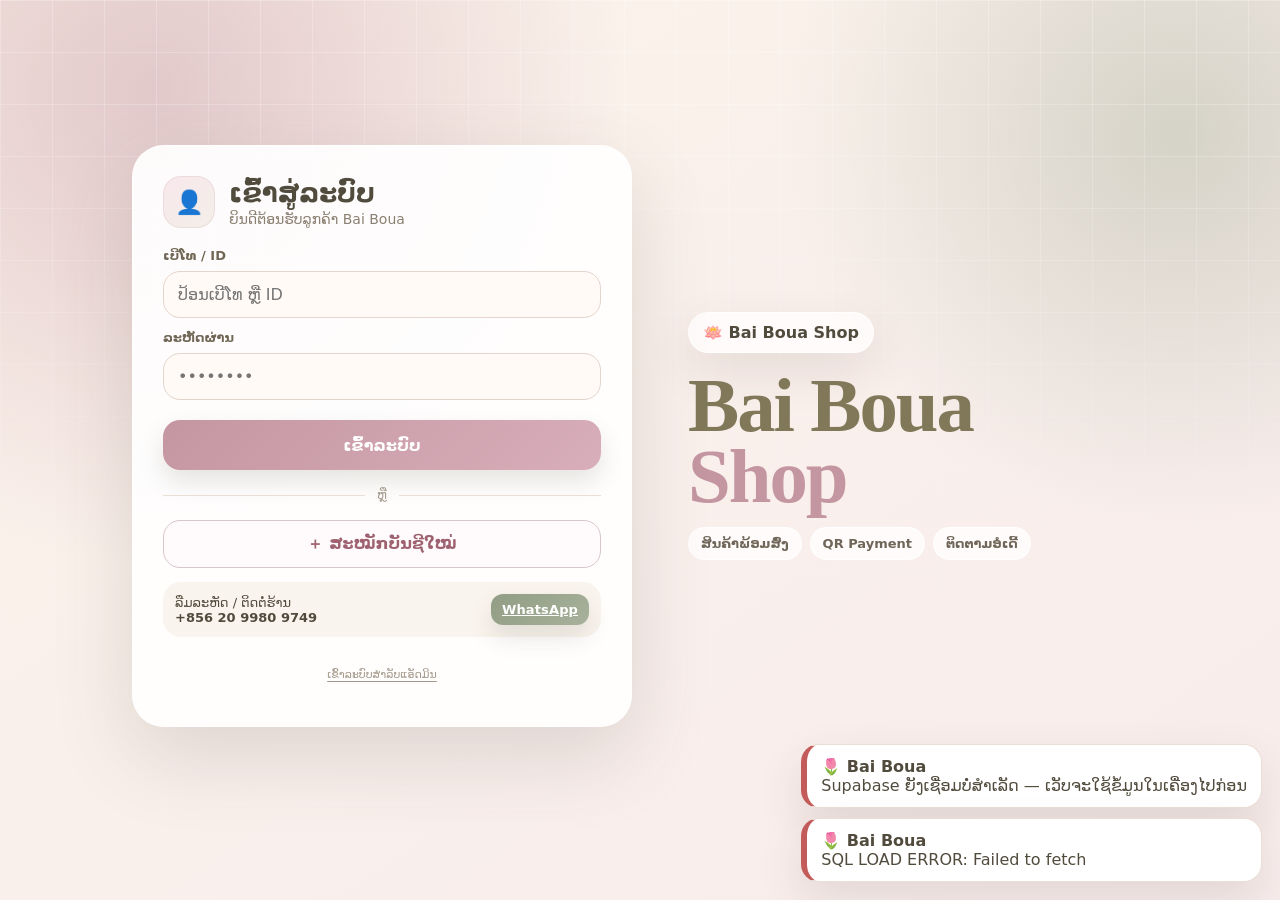
==== commit d100a5a3: "Add files via upload" ====
--- a/index.html
+++ b/index.html
@@ -4,7 +4,7 @@
   <meta charset="UTF-8" />
   <meta name="viewport" content="width=device-width, initial-scale=1.0, viewport-fit=cover" />
 
-  <title>Bai Boua | ສິນຄ້າພ້ອມສົ່ງ </title>
+  <title>V42 | Bai Boua | ສິນຄ້າພ້ອມສົ່ງ </title>
   <link rel="icon" type="image/jpeg" href="assets/bai-boua-logo.jpeg">
   <meta name="description" content="Bai Boua ຮ້ານຂາຍສິນຄ້າພ້ອມສົ່ງ ສັ່ງງ່າຍ ແລະ ຕິດຕາມອໍເດີ້ໄດ້." />
   <meta name="keywords" content="Bai Boua, Bai Boua Shop, ໃບບົວ, ຂາຍເຄື່ອງອອນລາຍ, ພ້ອມສົ່ງ" />
@@ -42,7 +42,7 @@
   }
   </script>
 
-  <link rel="stylesheet" href="style.css?v=39.2" />
+  <link rel="stylesheet" href="style.css?v=39.3" />
 </head>
 
 <body>
@@ -85,6 +85,6 @@
   <div id="modal" class="modal"></div>
   <div id="toast" class="toast"></div>
 
-  <script src="app.js?v=39.2"></script>
+  <script src="app.js?v=42.0"></script>
 </body>
 </html>
